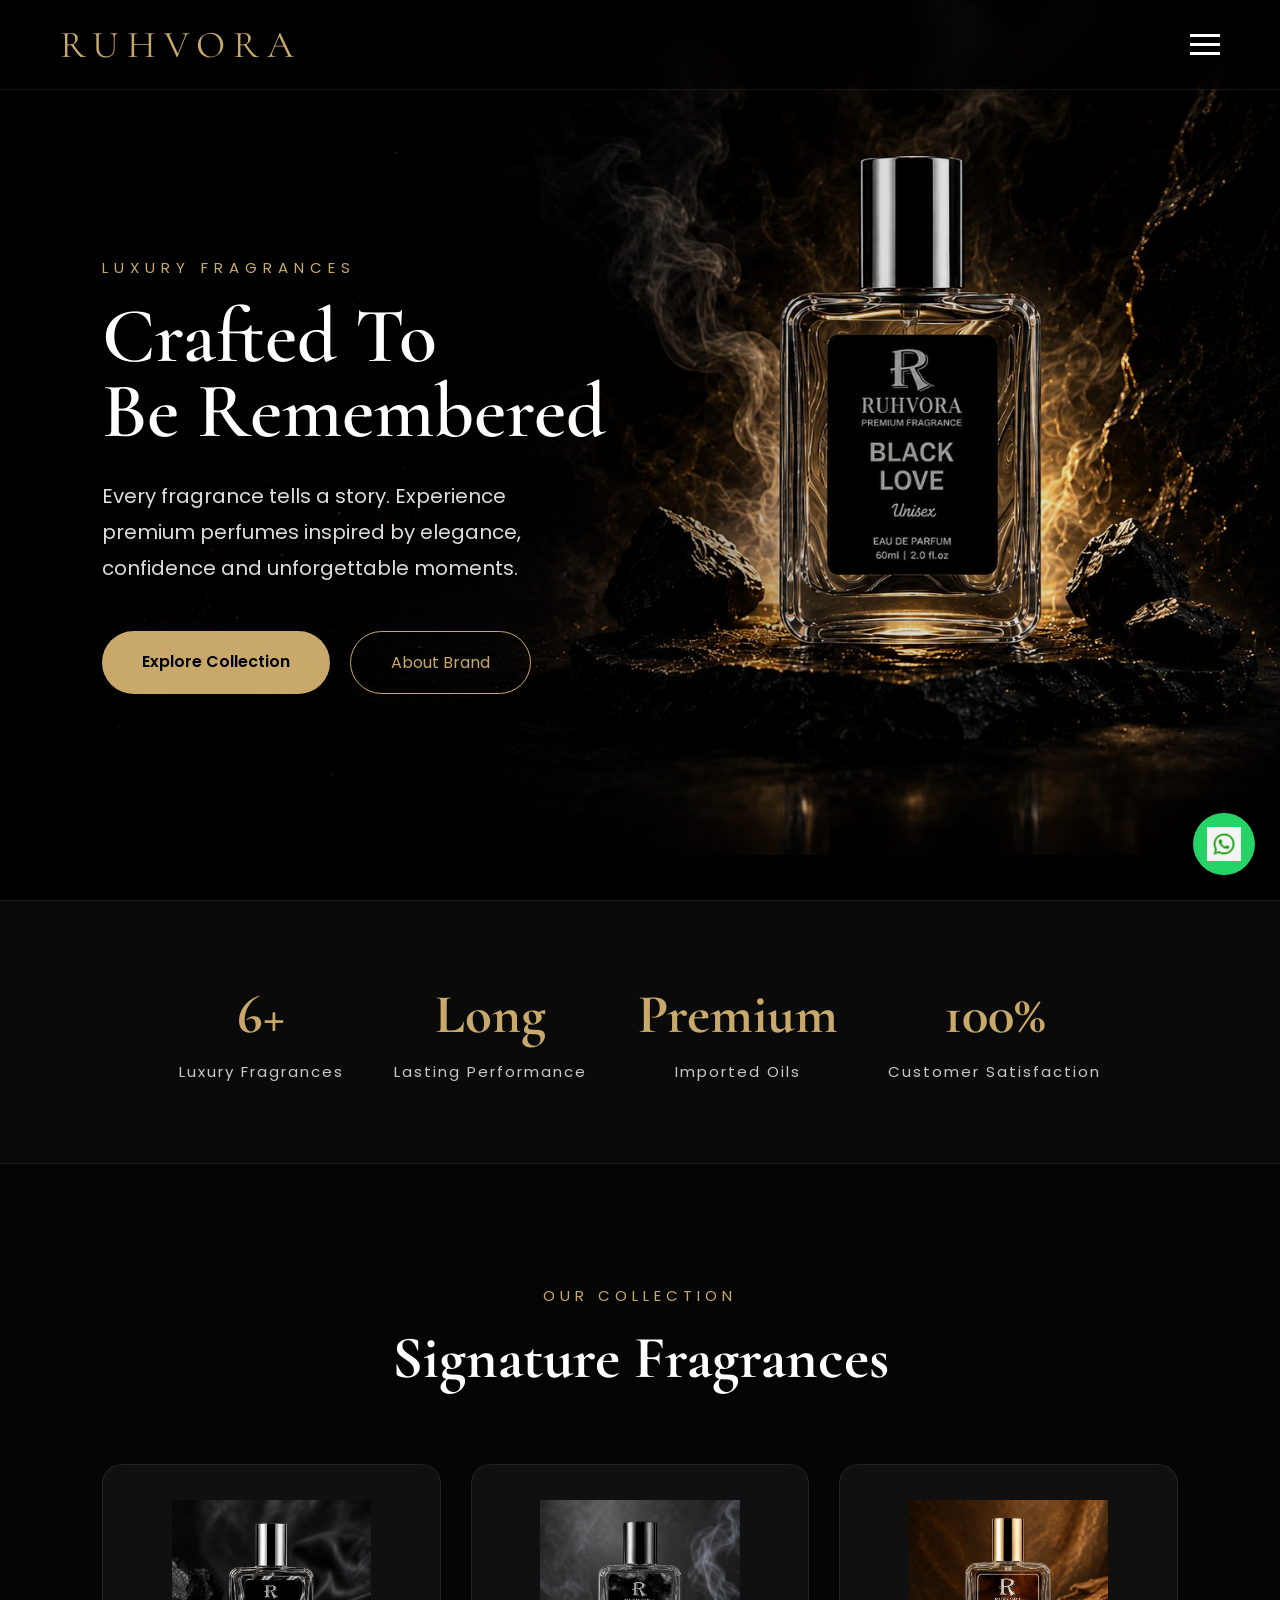
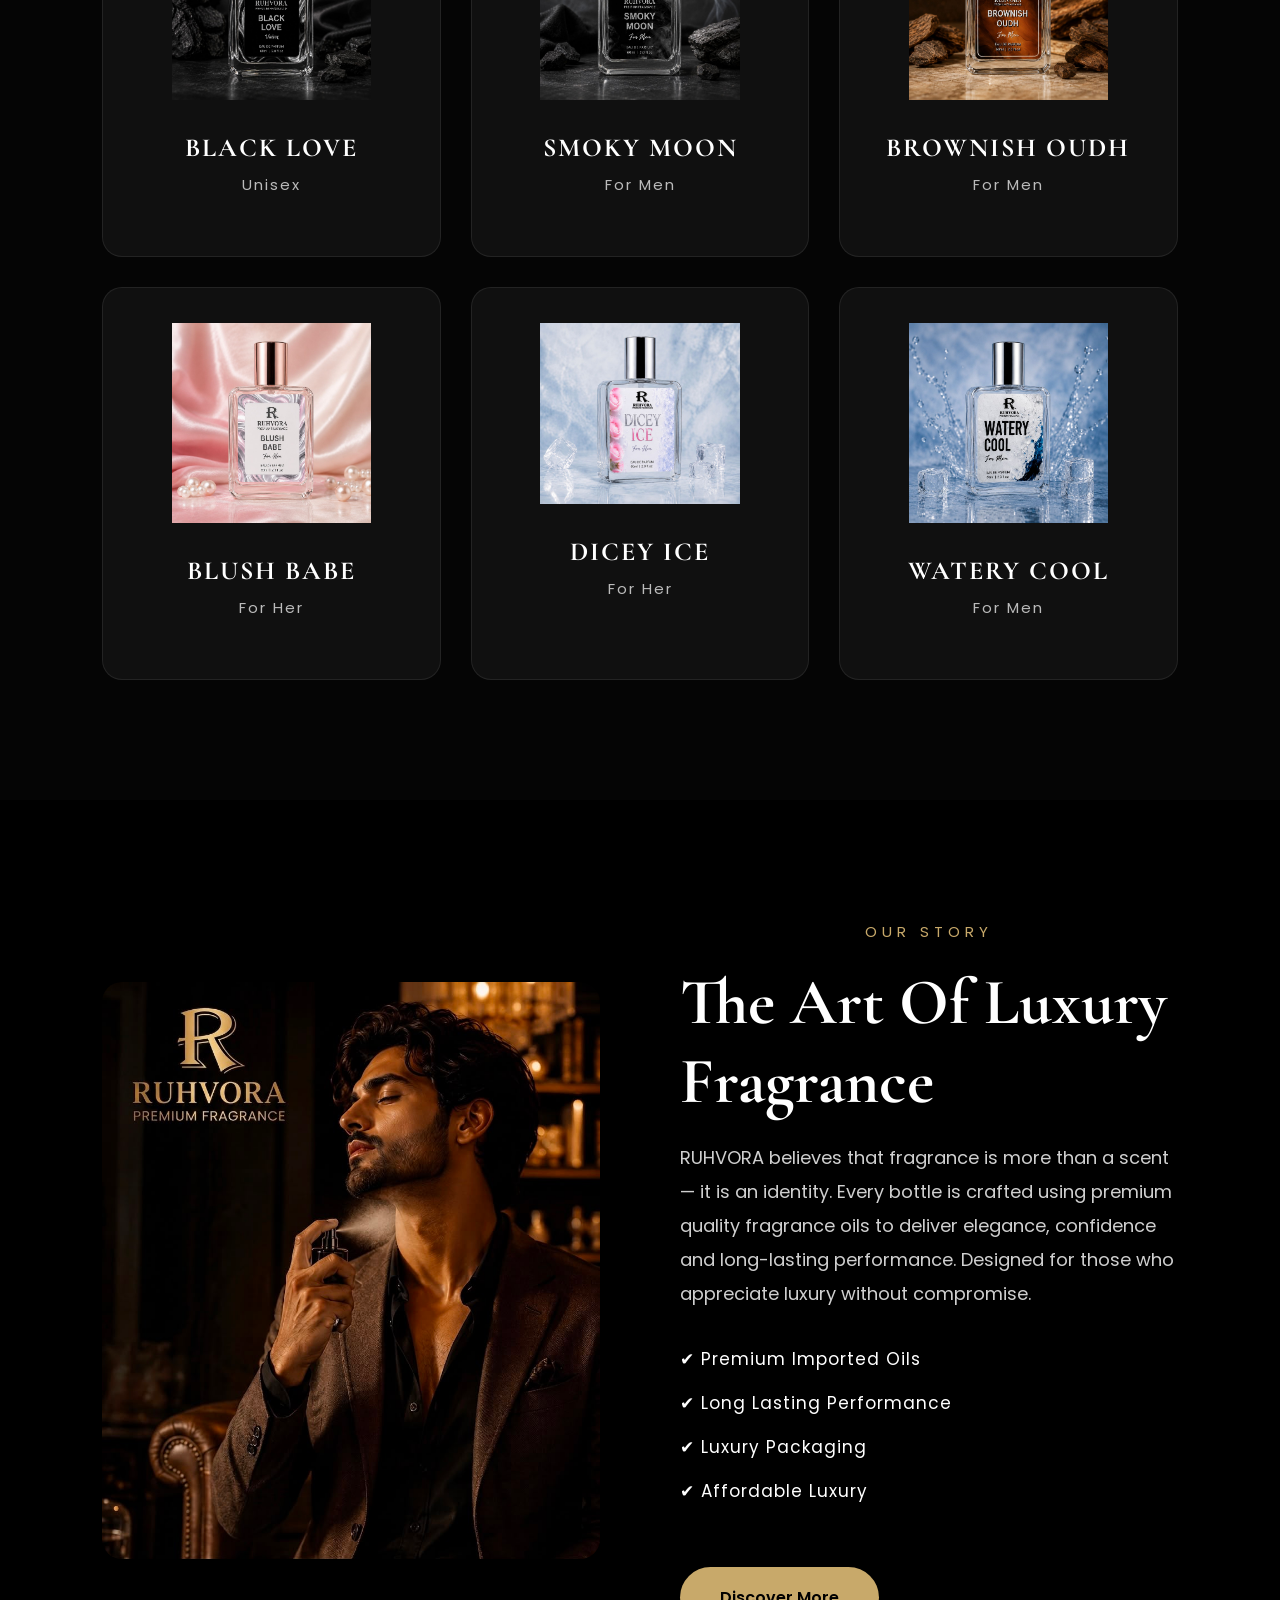
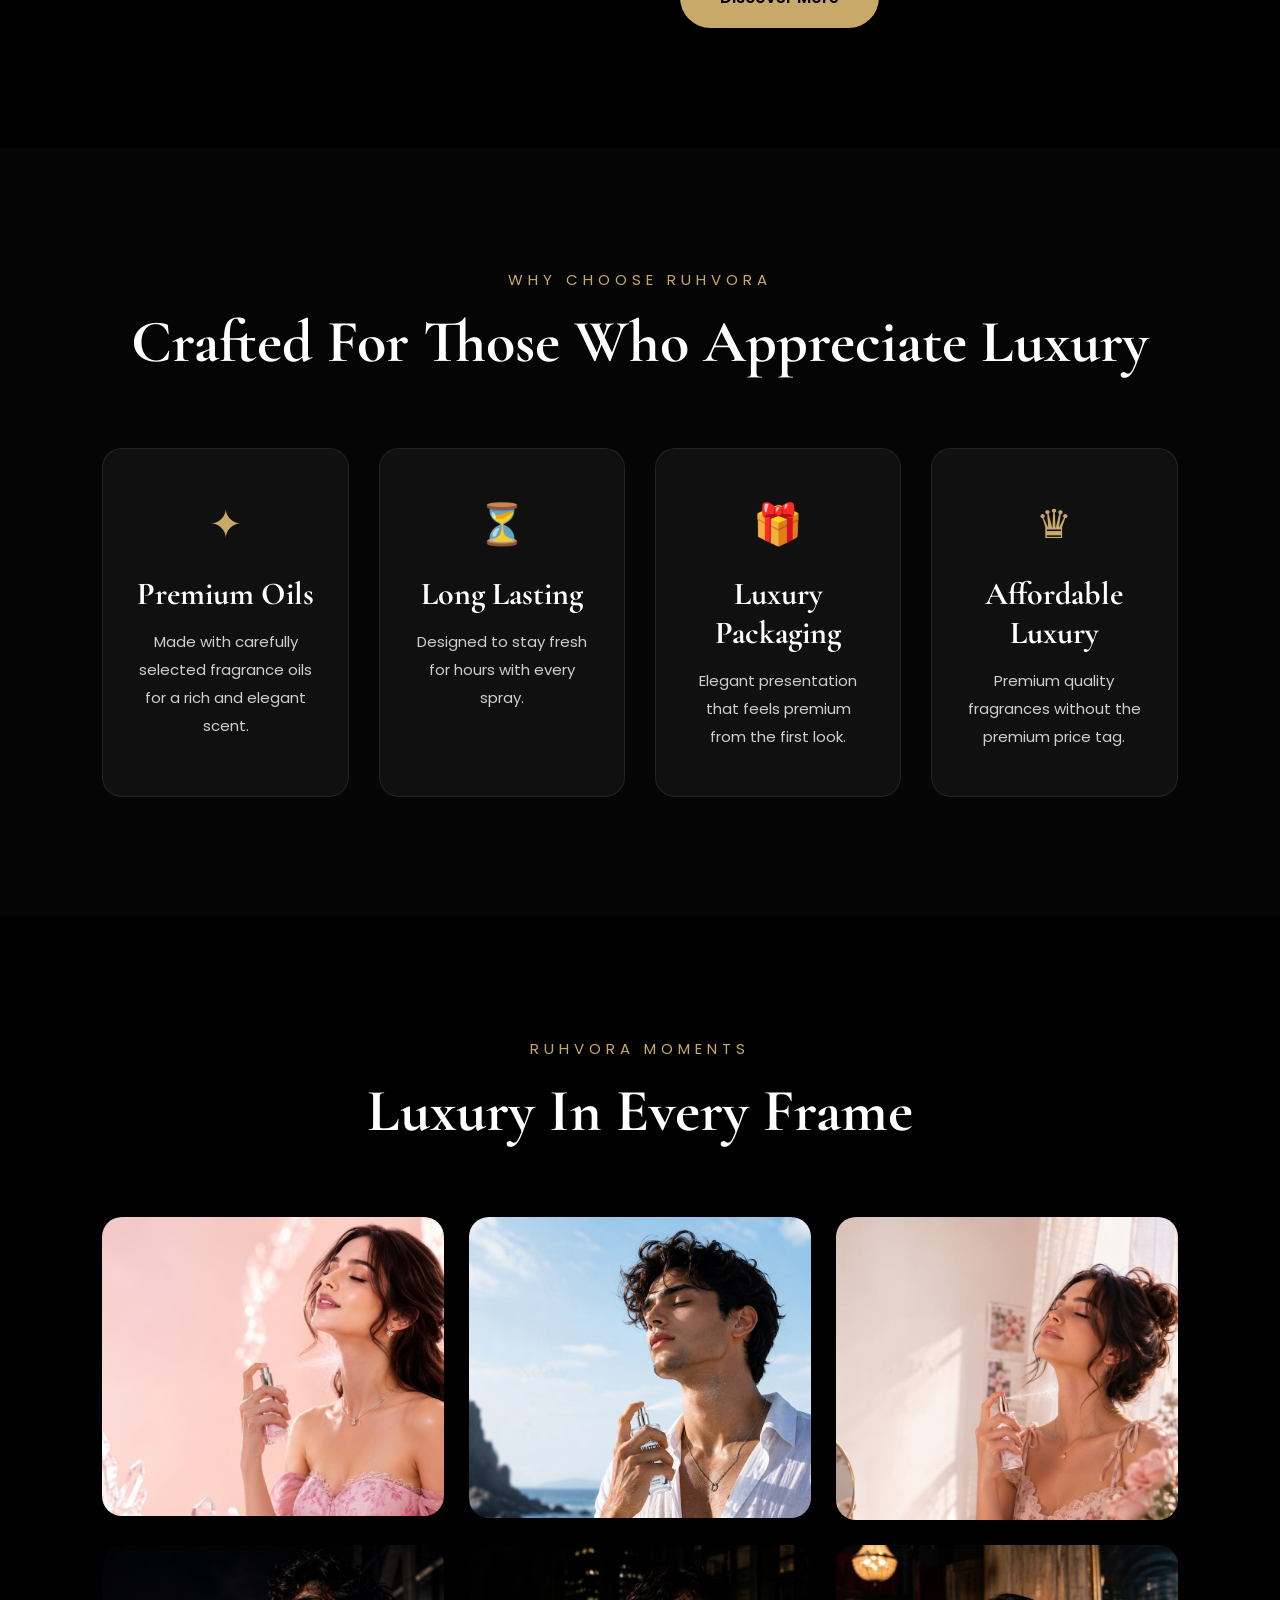
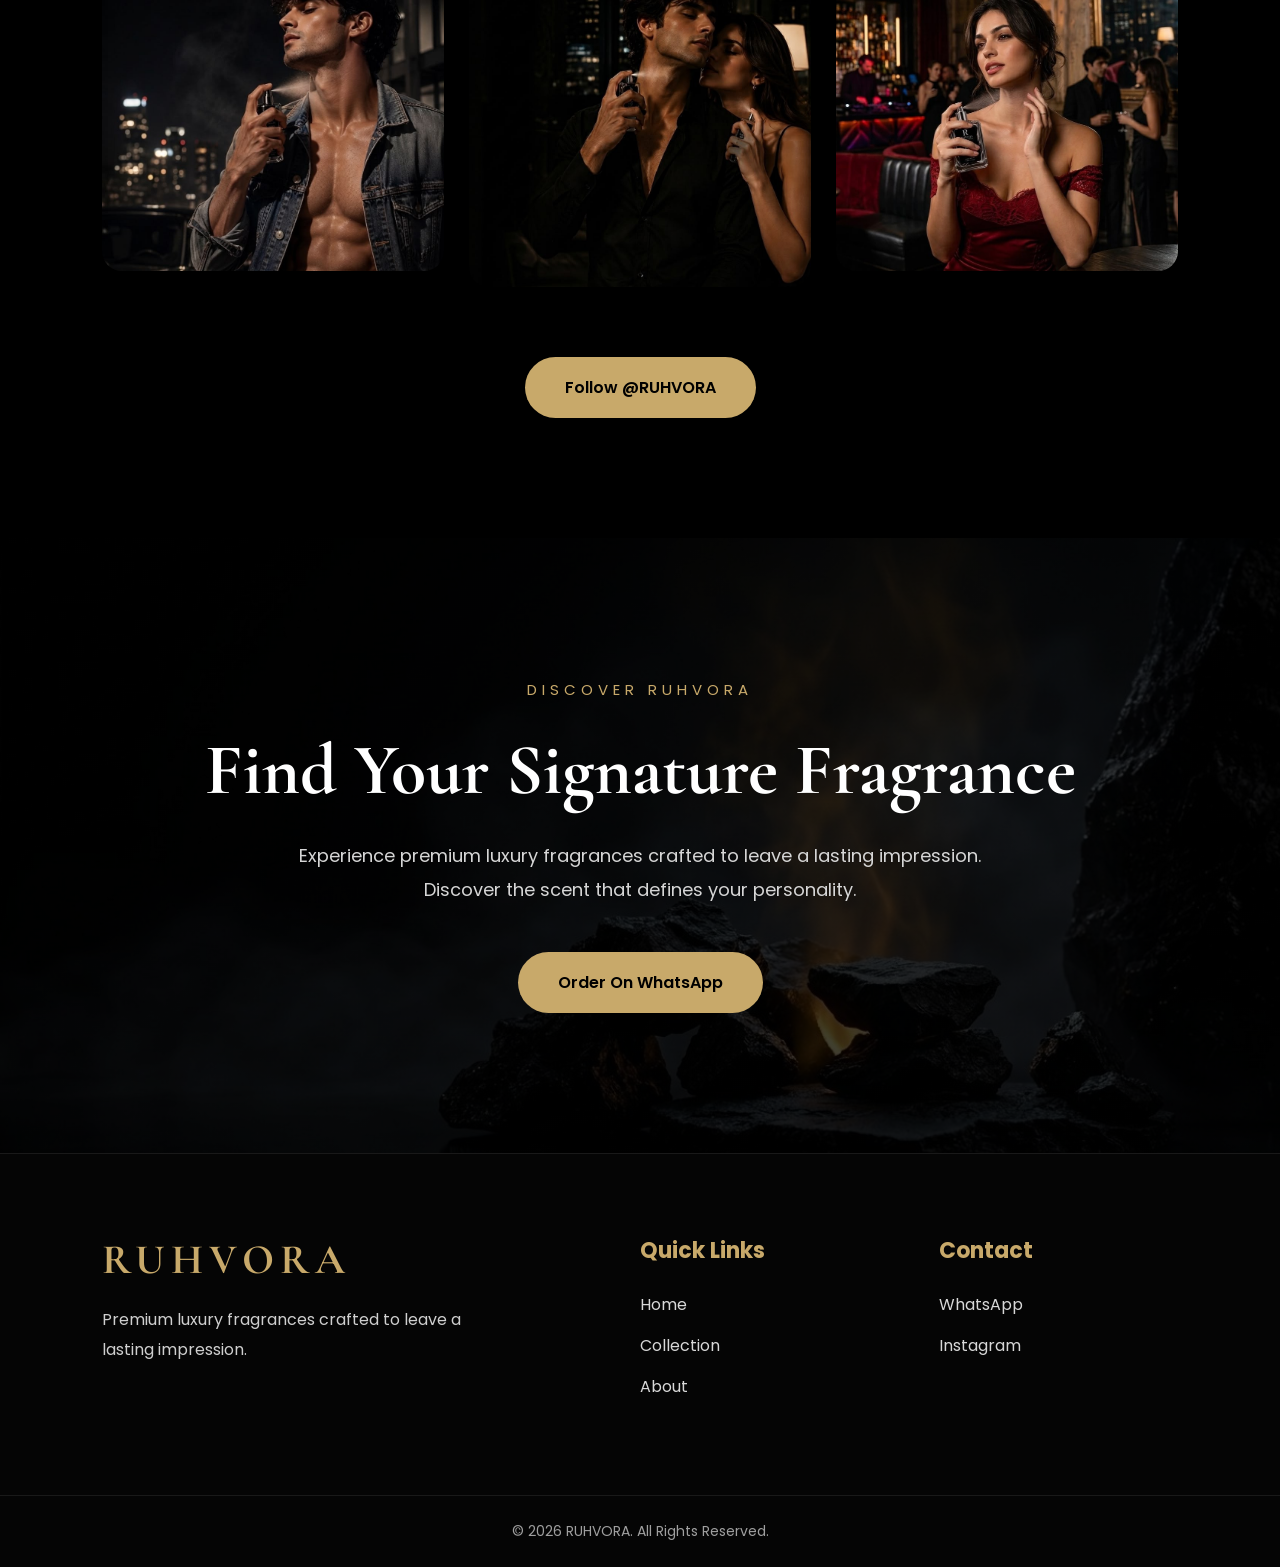
==== index.html @ ae6250b1 "Initial RUHVORA website" ====
<!DOCTYPE html>
<html lang="en">
<head>
<meta property="og:title" content="RUHVORA | Luxury Fragrances">
<meta property="og:description"
content="Luxury fragrances crafted to be remembered.">
<meta property="og:image"
content="images/social-preview.jpeg">
<meta property="og:type"
content="website">
<meta charset="UTF-8">
<meta http-equiv="X-UA-Compatible" content="IE=edge">
<meta name="viewport" content="width=device-width, initial-scale=1.0">
<title>RUHVORA | Luxury Fragrances</title>
<meta name="description"
content="Discover premium luxury fragrances by RUHVORA. Long-lasting perfumes crafted for elegance, confidence and unforgettable impressions.">
<link rel="stylesheet" href="css/style.css">
<link rel="stylesheet" href="css/responsive.css">
<link rel="preconnect" href="https://fonts.googleapis.com">
<link rel="preconnect" href="https://fonts.gstatic.com" crossorigin>
<link href="https://fonts.googleapis.com/css2?family=Cormorant+Garamond:wght@400;500;600;700&family=Poppins:wght@300;400;500;600&display=swap" rel="stylesheet">
<link rel="icon" type="image/png" sizes="32x32" href="images/favicon.jpeg">
<link rel="apple-touch-icon" href="images/favicon.jpeg">
<meta name="theme-color" content="#000000">
</head>

<body>
<div id="loader">

    <div class="loader-content">

        <h1>RUHVORA</h1>

        <p>Crafted To Be Remembered</p>

    </div>

</div>
<header>
<nav class="navbar">
<div class="logo">
RUHVORA
</div>
<ul class="nav-links">
<li><a href="index.html">Home</a></li>
<li><a href="products.html">Collection</a></li>
<li><a href="about.html">About</a></li>
<li><a href="#contact">Contact</a></li>
</ul>
<a href="https://wa.me/917042523768" class="whatsapp-btn">
Order Now
</a>
<div class="menu-toggle">
    <span></span>
    <span></span>
    <span></span>
</div>
</nav>
</header>

<section class="hero ">
<div class="hero-content reveal-left">
<br>
<br>
<p class="tagline">Luxury Fragrances</p>
<h1>Crafted To<br>Be Remembered</h1>
<p class="hero-text">
Every fragrance tells a story.

Experience premium perfumes inspired by elegance,
confidence and unforgettable moments.
</p>

<div class="hero-buttons">
<a href="products.html" class="gold-btn">
Explore Collection
</a>
<a href="about.html" class="outline-btn">
About Brand
</a>
</div>
</div>
</section>

<section class="luxury-strip reveal">
    <div class="strip-box">
        <h2>6+</h2>
        <p>Luxury Fragrances</p>
    </div>
    <div class="strip-box">
        <h2>Long</h2>
        <p>Lasting Performance</p>
    </div>
    <div class="strip-box">
        <h2>Premium</h2>
        <p>Imported Oils</p>
    </div>
    <div class="strip-box">
        <h2>100%</h2>
        <p>Customer Satisfaction</p>
    </div>
</section>

<section class="collection reveal">
    <p class="section-tag">
        OUR COLLECTION
    </p>
    <h2 class="section-title">
        Signature Fragrances
    </h2>
    <div class="product-grid">
        <a href="black-love.html" class="product-card">
            <img src="images/products/black-love.png" alt="Black Love">
            <h3>BLACK LOVE</h3>
            <p>Unisex</p>
        </a>
        <a href="smoky-moon.html" class="product-card">
            <img src="images/products/smoky-moon.png" alt="Smoky Moon">
            <h3>SMOKY MOON</h3>
            <p>For Men</p>
        </a>
        <a href="brownish-oudh.html" class="product-card">
            <img src="images/products/brownish-oudh.png" alt="Brownish Oudh">
            <h3>BROWNISH OUDH</h3>
            <p>For Men</p>
        </a>
        <a href="blush-babe.html" class="product-card">
            <img src="images/products/blush-babe.png" alt="Blush Babe">
            <h3>BLUSH BABE</h3>
            <p>For Her</p>
        </a>
        <a href="dicey-ice.html" class="product-card">
            <img src="images/products/dicey-ice.png" alt="Dicey Ice">
            <h3>DICEY ICE</h3>
            <p>For Her</p>
        </a>
        <a href="watery-cool.html" class="product-card">
            <img src="images/products/watery-cool.png" alt="Watery Cool">
            <h3>WATERY COOL</h3>
            <p>For Men</p>
        </a>
    </div>
</section>

<section class="about reveal">
    <div class="about-image">
        <img src="images/about.jpeg" alt="RUHVORA">
    </div>
    <div class="about-content">
        <p class="section-tag">
            OUR STORY
        </p>
        <h2>
            The Art Of Luxury Fragrance
        </h2>
        <p class="about-text">
            RUHVORA believes that fragrance is more than a scent—
            it is an identity.
            Every bottle is crafted using premium quality fragrance oils
            to deliver elegance, confidence and long-lasting performance.
            Designed for those who appreciate luxury without compromise.
        </p>
        <div class="about-features">
            <p>✔ Premium Imported Oils</p>
            <p>✔ Long Lasting Performance</p>
            <p>✔ Luxury Packaging</p>
            <p>✔ Affordable Luxury</p>
        </div>
        <br>
        <a href="about.html" class="gold-btn">
            Discover More
        </a>
    </div>
</section>

<section class="why-choose">
    <p class="section-tag">
        WHY CHOOSE RUHVORA
    </p>
    <h2 class="section-title">
        Crafted For Those Who Appreciate Luxury
    </h2>
    <div class="choose-grid">
        <div class="choose-card">
            <div class="choose-icon">✦</div>
            <h3>Premium Oils</h3>
            <p>
                Made with carefully selected fragrance oils for a rich and elegant scent.
            </p>
        </div>
        <div class="choose-card">
            <div class="choose-icon">⏳</div>
            <h3>Long Lasting</h3>
            <p>
                Designed to stay fresh for hours with every spray.
            </p>
        </div>
        <div class="choose-card">
            <div class="choose-icon">🎁</div>
            <h3>Luxury Packaging</h3>
            <p>
                Elegant presentation that feels premium from the first look.
            </p>
        </div>
        <div class="choose-card">
            <div class="choose-icon">♛</div>
            <h3>Affordable Luxury</h3>
            <p>
                Premium quality fragrances without the premium price tag.
            </p>
        </div>
    </div>
</section>

<section class="gallery reveal">
    <p class="section-tag">
        RUHVORA MOMENTS
    </p>
    <h2 class="section-title">
        Luxury In Every Frame
    </h2>
    <div class="gallery-grid">
        <img src="images/gallery/gallery1.jpeg" alt="">
        <img src="images/gallery/gallery2.jpeg" alt="">
        <img src="images/gallery/gallery3.jpeg" alt="">
        <img src="images/gallery/gallery4.jpeg" alt="">
        <img src="images/gallery/gallery5.jpeg" alt="">
        <img src="images/gallery/gallery6.jpeg" alt="">
    </div>
    <a href="https://www.instagram.com/ruhvoraperfumes?igsh=MWJ6Y202bGFhYTZydA%3D%3D&utm_source=qr" class="gold-btn">
        Follow @RUHVORA
    </a>
</section>

<section class="cta reveal">
    <p class="section-tag">
        DISCOVER RUHVORA
    </p>
    <h2>
        Find Your Signature Fragrance
    </h2>
    <p class="cta-text">
        Experience premium luxury fragrances crafted to leave a lasting impression.
        Discover the scent that defines your personality.
    </p>
    <a href="https://wa.me/917042523768" class="gold-btn">
        Order On WhatsApp
    </a>
</section>

<footer class="footer reveal" id="contact">
    <div class="footer-container">
        <div class="footer-brand">
            <h2>RUHVORA</h2>
            <p>
                Premium luxury fragrances crafted to leave
                a lasting impression.
            </p>
        </div>
        <div class="footer-links">
            <h3>Quick Links</h3>
            <a href="index.html">Home</a>
            <a href="products.html">Collection</a>
            <a href="about.html">About</a>
        </div>
        <div class="footer-contact">
            <h3>Contact</h3>
            <a href="https://wa.me/917042523768">WhatsApp</a>
            <a href="https://www.instagram.com/ruhvoraperfumes?igsh=MWJ6Y202bGFhYTZydA%3D%3D&utm_source=qr">
                Instagram
            </a>
        </div>
    </div>
    <div class="footer-bottom">
        © 2026 RUHVORA. All Rights Reserved.
    </div>
</footer>

<!-- Floating WhatsApp -->
<a href="https://wa.me/917042523768"
class="floating-whatsapp"
target="_blank">
    <img src="images/whatsapp.png" alt="WhatsApp">
</a>
<!-- Back To Top -->
<button id="topBtn">
↑
</button>
<script src="js/main.js"></script>
</body>

</html>
---- css/style.css ----
*{
margin:0;
padding:0;
box-sizing:border-box;
}

:root{
--black:#070707;
--gold:#C8A96A;
--white:#F8F8F8;
--grey:#cfcfcf;
}
html{
scroll-behavior:smooth;
}
body{
font-family:'Poppins',sans-serif;
background:#000;
color:white;
overflow-x:hidden;
}

/* NAVBAR */
.navbar{
position:fixed;
top:0;
left:0;
width:100%;
height:90px;
display:flex;
justify-content:space-between;
align-items:center;
padding:0 90px;
background:rgba(0,0,0,.35);
backdrop-filter:blur(18px);
border-bottom:1px solid rgba(255,255,255,.08);
z-index:1000;
}
.logo{
font-family:'Cormorant Garamond',serif;
font-size:38px;
letter-spacing:8px;
color:var(--gold);
}
.nav-links{
display:flex;
list-style:none;
gap:50px;
}
.nav-links a{
text-decoration:none;
color:white;
font-size:15px;
letter-spacing:2px;
transition:.3s;
}
.nav-links a:hover{
color:var(--gold);
}
.whatsapp-btn{
background:var(--gold);
padding:14px 34px;
border-radius:40px;
color:black;
font-weight:600;
text-decoration:none;
transition:.3s;
}
.whatsapp-btn:hover{
transform:translateY(-4px);
}

/* HERO */
.hero{
height:100vh;
display:flex;
align-items:center;
padding-left:8%;
background:
linear-gradient(
90deg,
rgba(0,0,0,.95) 0%,
rgba(0,0,0,.70) 38%,
rgba(0,0,0,.15) 65%,
rgba(0,0,0,.05) 100%
),
url("../images/bg-hero.jpg");
background-size:contain;
background-position:center 1px ;
background-repeat:no-repeat;
background-color: #000;
}
.hero-content{
width:600px;
}
.tagline{
font-size:15px;
letter-spacing:6px;
color:var(--gold);
margin-bottom:20px;
text-transform:uppercase;
}
.hero h1{
font-family:'Cormorant Garamond',serif;
font-size:95px;
line-height:0.95;
margin-bottom:30px;
font-weight:600;
}
.hero-text{
font-size:20px;
line-height:36px;
color:#dddddd;
margin-bottom:45px;
max-width:500px;
}
.hero-buttons{
display:flex;
gap:20px;
}
.gold-btn{
background:var(--gold);
padding:18px 40px;
border-radius:50px;
text-decoration:none;
color:black;
font-weight:600;
transition:.3s;
}
.gold-btn:hover{
transform:translateY(-4px);
}
.outline-btn{
padding:18px 40px;
border:1px solid var(--gold);
border-radius:50px;
text-decoration:none;
color:var(--gold);
transition:.3s;
}
.outline-btn:hover{
background:var(--gold);
color:black;
}

/*==========================
    LUXURY STRIP
==========================*/
.luxury-strip{
display:flex;
justify-content:space-evenly;
align-items:center;
padding:80px 10%;
background:#0a0a0a;
border-top:1px solid rgba(255,255,255,.08);
border-bottom:1px solid rgba(255,255,255,.08);
}
.strip-box{
text-align:center;
}
.strip-box h2{
font-family:'Cormorant Garamond',serif;
font-size:55px;
color:var(--gold);
margin-bottom:12px;
}
.strip-box p{
font-size:15px;
letter-spacing:2px;
color:#c9c9c9;
}

/*=========================
      COLLECTION
==========================*/
.collection{
padding:120px 8%;
background:#050505;
}
.section-tag{
text-align:center;
color:var(--gold);
letter-spacing:5px;
font-size:15px;
margin-bottom:15px;
}
.section-title{
text-align:center;
font-family:'Cormorant Garamond',serif;
font-size:70px;
margin-bottom:70px;
}
.product-grid{
display:grid;
grid-template-columns:repeat(3,1fr);
gap:40px;
}
.product-card{
    position:relative;
    overflow:hidden;
    background:#101010;
    border:1px solid rgba(255,255,255,.08);
    border-radius:20px;
    padding:35px;
    text-align:center;
    transition:.4s;
    text-decoration:none;
    color:white;
}
.product-card:hover{
transform:translateY(-12px);
border-color:var(--gold);
box-shadow:0 0 35px rgba(200,169,106,.18);
}
.product-card img{
width:75%;
transition:.5s;
}
.product-card:hover img{
transform:scale(1.12);
}
.product-card h3{
margin-top:25px;
font-size:26px;
font-family:'Cormorant Garamond',serif;
letter-spacing:2px;
}
.product-card p{
margin:10px 0 25px;
color:#bbbbbb;
font-size:15px;
letter-spacing:2px;
}
.buy-btn{
display:inline-block;
padding:14px 30px;
background:var(--gold);
color:black;
text-decoration:none;
border-radius:35px;
font-weight:600;
transition:.3s;
}
.buy-btn:hover{
transform:scale(1.05);
}
.product-card{
text-decoration:none;
color:white;
}
.card-overlay{
    position:absolute;
    inset:0;
    background:rgba(0,0,0,.65);
    display:flex;
    justify-content:center;
    align-items:center;
    opacity:0;
    transition:.35s ease;
    z-index:2;
    border-radius:20px;
}
.card-overlay span{
    color:var(--gold);
    font-size:18px;
    letter-spacing:2px;
    font-weight:500;
    transform:translateY(15px);
    transition:.35s ease;
}
.product-card:hover .card-overlay{
    opacity:1;
}
.product-card:hover .card-overlay span{
    transform:translateY(0);
}
.badge{
    position:absolute;
    top:18px;
    left:18px;
    z-index:5;
    background:var(--gold);
    color:black;
    padding:7px 15px;
    border-radius:25px;
    font-size:12px;
    font-weight:600;
    letter-spacing:1px;
}

/*=========================
        ABOUT
==========================*/
.about{
display:flex;
justify-content:space-between;
align-items:center;
padding:120px 8%;
background:#000;
gap:80px;
}
.about-image{
flex:1;
}
.about-image img{
width:100%;
border-radius:20px;
}
.about-content{
flex:1;
}
.about-content h2{
font-family:'Cormorant Garamond',serif;
font-size:65px;
margin:20px 0;
}
.about-text{
font-size:18px;
line-height:34px;
color:#cfcfcf;
margin-bottom:35px;
}
.about-features p{
margin-bottom:18px;
font-size:17px;
letter-spacing:1px;
}
.about .gold-btn{
margin-top:20px;
display:inline-block;
}

/*=========================
      WHY CHOOSE
=========================*/
.why-choose{
padding:120px 8%;
background:#050505;
text-align:center;
}
.choose-grid{
display:grid;
grid-template-columns:repeat(4,1fr);
gap:30px;
margin-top:70px;
}
.choose-card{
background:#101010;
padding:45px 30px;
border-radius:20px;
border:1px solid rgba(255,255,255,.08);
transition:.4s;
}
.choose-card:hover{
transform:translateY(-10px);
border-color:var(--gold);
box-shadow:0 0 30px rgba(200,169,106,.18);
}
.choose-icon{
font-size:40px;
color:var(--gold);
margin-bottom:20px;
}
.choose-card h3{
font-family:'Cormorant Garamond',serif;
font-size:32px;
margin-bottom:15px;
}
.choose-card p{
font-size:15px;
line-height:28px;
color:#cfcfcf;
}

/*=========================
      GALLERY
=========================*/
.gallery{
padding:120px 8%;
background:#000;
text-align:center;
}
.gallery-grid{
display:grid;
grid-template-columns:repeat(3,1fr);
gap:25px;
margin:70px 0;
}
.gallery-grid img{
    width:100%;
    height:auto;
    display:block;
    border-radius:20px;
    transition:.5s;
    cursor:pointer;
}
.gallery-grid img:hover{
transform:scale(1.04);
box-shadow:0 0 35px rgba(200,169,106,.25);
}
.gallery .gold-btn{
display:inline-block;
}

/*=========================
          CTA
=========================*/
.cta{
    padding:140px 8%;
    text-align:center;
    background:
    linear-gradient(
    rgba(0,0,0,.75),
    rgba(0,0,0,.75)
    ),
    url("../images/cta-bg.jpg");
    background-size:cover;
    background-position:center;
    background-attachment:fixed;
}
.cta h2{
    font-family:'Cormorant Garamond',serif;
    font-size:72px;
    margin:25px 0;
}
.cta-text{
    max-width:700px;
    margin:0 auto 45px;
    color:#d6d6d6;
    font-size:18px;
    line-height:34px;
}
.cta .gold-btn{
    display:inline-block;
}

/*=========================
          FOOTER
=========================*/
.footer{
    background:#050505;
    border-top:1px solid rgba(255,255,255,.08);
}
.footer-container{
    display:grid;
    grid-template-columns:2fr 1fr 1fr;
    gap:60px;
    padding:80px 8%;
}
.footer-brand h2{
    font-family:'Cormorant Garamond',serif;
    font-size:42px;
    color:var(--gold);
    letter-spacing:6px;
    margin-bottom:20px;
}
.footer-brand p{
    color:#cfcfcf;
    line-height:30px;
    max-width:380px;
}
.footer-links h3,
.footer-contact h3{
    margin-bottom:25px;
    color:var(--gold);
    font-size:22px;
}
.footer-links a,
.footer-contact a{
    display:block;
    color:#d8d8d8;
    text-decoration:none;
    margin-bottom:16px;
    transition:.3s;
}
.footer-links a:hover,
.footer-contact a:hover{
    color:var(--gold);
    padding-left:6px;
}
.footer-contact span{
    color:#bdbdbd;
}
.footer-bottom{
    border-top:1px solid rgba(255,255,255,.08);
    text-align:center;
    padding:25px;
    color:#9f9f9f;
    font-size:14px;
}

/*=========================
      COLLECTION HERO
=========================*/
.collection-hero{
    height:55vh;
    display:flex;
    justify-content:center;
    align-items:center;
    text-align:center;
    padding:0 8%;
    background:
    linear-gradient(
        rgba(0,0,0,.72),
        rgba(0,0,0,.72)
    ),
    url("../images/collection-bg.jpeg");
    background-size:cover;
    background-position:center;
}
.collection-hero-content{
    max-width:800px;
}
.collection-hero h1{
    font-family:'Cormorant Garamond',serif;
    font-size:72px;
    margin:20px 0;
}
.collection-hero p{
    color:#d0d0d0;
    font-size:18px;
    line-height:34px;
}

.breadcrumb{
margin-top:120px;
padding:25px 8%;
display:flex;
gap:15px;
align-items:center;
font-size:14px;
color:#999;
}
.breadcrumb a{
text-decoration:none;
color:#999;
transition:.3s;
}
.breadcrumb a:hover{
color:var(--gold);
}
.breadcrumb p{
color:white;
}

/*=========================
      PRODUCT PAGE
=========================*/
.product-page{
    display:grid;
    grid-template-columns:1fr 1fr;
    gap:90px;
    padding:20px 8% 100px;
    align-items:start;
}
.product-left{
    display:flex;
    flex-direction:column;
    gap:40px;
}
.thumbnail-column{
    display:flex;
    flex-direction:column;
    gap:18px;
}
.thumb{
    width:95px;
    height:95px;
    object-fit:cover;
    border-radius:15px;
    cursor:pointer;
    border:2px solid transparent;
    transition:.3s;
}
.thumb:hover{
    border-color:var(--gold);
}
.active-thumb{
    border-color:var(--gold);
}
.main-image{
    flex:1;
}
.main-image img{
    width:100%;
    max-width:520px;
    border-radius:20px;
    transition:opacity .25s ease;
}
.product-right{
    padding-top:20px;
}
.product-category{
    color:var(--gold);
    letter-spacing:3px;
    font-size:14px;
    margin-bottom:18px;
}
.product-right h1{
    font-family:'Cormorant Garamond',serif;
    font-size:72px;
    margin-bottom:20px;
}
#productPrice{
    color:var(--gold);
    font-size:48px;
    margin-bottom:30px;
}
.short-description{
    color:#cfcfcf;
    line-height:34px;
    font-size:18px;
}
.product-gallery{
    display:flex;
    gap:25px;
    align-items:flex-start;
}

/*=========================
      SIZE SELECTOR
=========================*/
.size-section{
    margin:35px 0;
}
.size-section h3{
    margin-bottom:18px;
    font-size:18px;
    color:white;
}
.size-selector{
    display:flex;
    gap:18px;
}
.size-btn{
    padding:14px 34px;
    border-radius:40px;
    background:#111;
    border:1px solid #333;
    color:white;
    cursor:pointer;
    transition:.3s;
    font-size:15px;
}
.size-btn:hover{
    border-color:var(--gold);
}
.size-btn.active{
    background:var(--gold);
    color:black;
    border-color:var(--gold);
}
.product-description{
    margin-top:45px;
    padding-top:35px;
    border-top:1px solid rgba(255,255,255,.08);
}
.product-description h3{
    font-size:28px;
    font-family:'Cormorant Garamond',serif;
    margin-bottom:18px;
}
.product-description p{
    color:#cfcfcf;
    line-height:34px;
    font-size:17px;
}
.fragrance-notes{
    margin-top:50px;
}
.fragrance-notes h3{
    font-size:30px;
    font-family:'Cormorant Garamond',serif;
    margin-bottom:25px;
}
.note-card{
    background:#101010;
    border:1px solid rgba(255,255,255,.08);
    border-radius:16px;
    padding:18px 22px;
    margin-bottom:18px;
    transition:.3s;
}
.note-card:hover{
    border-color:var(--gold);
}
.note-card h4{
    margin-bottom:10px;
    color:var(--gold);
}
.note-card p{
    color:#cfcfcf;
}
.product-features{
    margin-top:50px;
}
.product-features h3{
    font-size:30px;
    font-family:'Cormorant Garamond',serif;
    margin-bottom:22px;
}
.product-features ul{
    list-style:none;
}
.product-features li{
    margin-bottom:16px;
    color:#d5d5d5;
    font-size:17px;
}
.feature-grid{
display:grid;
grid-template-columns:repeat(2,1fr);
gap:18px;
margin-top:25px;
}
.feature-box{
background:#101010;
border:1px solid rgba(255,255,255,.08);
border-radius:18px;
padding:25px;
text-align:center;
transition:.3s;
}
.feature-box:hover{
border-color:var(--gold);
transform:translateY(-6px);
}
.feature-box h4{
font-size:34px;
margin-bottom:15px;
}
.feature-box p{
font-size:15px;
color:#ddd;
}

/*=========================
    PRODUCT SPECS
=========================*/
.product-specs{
    margin-top:50px;
}
.product-specs h3{
    font-family:'Cormorant Garamond',serif;
    font-size:30px;
    margin-bottom:25px;
}
.spec-row{
    display:flex;
    justify-content:space-between;
    padding:18px 0;
    border-bottom:1px solid rgba(255,255,255,.08);
}
.spec-row span:first-child{
    color:#999;
}
.spec-row span:last-child{
    color:white;
}
.back-btn{
    padding:0 8%;
    margin-bottom:30px;
}
.back-btn a{
    text-decoration:none;
    color:var(--gold);
    font-size:15px;
}
.back-btn a:hover{
    text-decoration:underline;
}

/*=========================
      ABOUT HERO
=========================*/
.about-hero{
    height:70vh;
    display:flex;
    align-items:center;
    justify-content:center;
    text-align:center;
    background:
    linear-gradient(rgba(0,0,0,.65),
    rgba(0,0,0,.65)),
    url("../images/about-bg.jpg");
    background-size:cover;
    background-position:center;
}
.about-overlay p{
    color:var(--gold);
    letter-spacing:5px;
    margin-bottom:20px;
}
.about-overlay h1{
    font-family:'Cormorant Garamond',serif;
    font-size:80px;
    margin-bottom:25px;
}
.about-overlay span{
    color:#ddd;
    font-size:20px;
}

/*=========================
        OUR STORY
=========================*/
.our-story{
    display:grid;
    grid-template-columns:1fr 1fr;
    gap:70px;
    align-items:center;
    padding:120px 8%;
}
.story-image img{
    width:100%;
    border-radius:20px;
}
.story-tag{
    color:var(--gold);
    letter-spacing:5px;
    margin-bottom:18px;
}
.story-content h2{
    font-family:'Cormorant Garamond',serif;
    font-size:58px;
    margin-bottom:28px;
}
.story-content p{
    color:#cfcfcf;
    line-height:34px;
    font-size:17px;
}

/*=========================
        MISSION
=========================*/
.mission{
    text-align:center;
    padding:0 15% 120px;
}
.mission h2{
    font-family:'Cormorant Garamond',serif;
    font-size:58px;
    margin-bottom:25px;
}
.mission p{
    color:#cfcfcf;
    line-height:34px;
    font-size:18px;
}

/*=========================
     WHY RUHVORA
=========================*/
.why-ruhvora{
    padding:120px 8%;
    background:#050505;
}
.why-grid{
    display:grid;
    grid-template-columns:repeat(2,1fr);
    gap:35px;
    margin-top:70px;
}
.why-card{
    background:#101010;
    border:1px solid rgba(255,255,255,.08);
    border-radius:20px;
    padding:45px;
    transition:.35s;
}
.why-card:hover{
    transform:translateY(-10px);
    border-color:var(--gold);
    box-shadow:0 0 35px rgba(200,169,106,.15);
}
.why-icon{
    font-size:42px;
    margin-bottom:20px;
}
.why-card h3{
    font-size:28px;
    font-family:'Cormorant Garamond',serif;
    margin-bottom:15px;
}
.why-card p{
    color:#cfcfcf;
    line-height:30px;
}

/*=========================
      OUR PROMISE
=========================*/
.our-promise{
    padding:140px 10%;
    text-align:center;
    background:
    linear-gradient(rgba(0,0,0,.75),
    rgba(0,0,0,.75)),
    url("../images/promise-bg.jpeg");
    background-size:cover;
    background-position:center;
    background-attachment:fixed;
}
.our-promise h2{
    font-family:'Cormorant Garamond',serif;
    font-size:72px;
    margin-bottom:25px;
}
.our-promise p{
    max-width:750px;
    margin:0 auto 40px;
    color:#ddd;
    line-height:34px;
    font-size:18px;
}

/*=========================
      HAMBURGER MENU
=========================*/

.menu-toggle{
    display:none;
    flex-direction:column;
    gap:6px;
    cursor:pointer;
    z-index:2000;
}
.menu-toggle span{
    width:30px;
    height:3px;
    background:white;
    transition:.35s;
}

/*=========================
    SCROLL ANIMATIONS
=========================*/

.reveal{
    opacity:0;
    transform:translateY(70px);
    transition:all .8s ease;
}
.reveal.active{
    opacity:1;
    transform:translateY(0);
}
.reveal-left{
    opacity:0;
    transform:translateX(-80px);
    transition:all .8s ease;
}
.reveal-left.active{
    opacity:1;
    transform:translateX(0);
}
.reveal-right{
    opacity:0;
    transform:translateX(80px);
    transition:all .8s ease;
}
.reveal-right.active{
    opacity:1;
    transform:translateX(0);
}
.zoom{
    opacity:0;
    transform:scale(.85);
    transition:all .8s ease;
}
.zoom.active{
    opacity:1;
    transform:scale(1);
}

/*=========================
 FLOATING BUTTONS
=========================*/
.floating-whatsapp{
position:fixed;
right:25px;
bottom:25px;
width:62px;
height:62px;
background:#25D366;
border-radius:50%;
display:flex;
justify-content:center;
align-items:center;
box-shadow:0 10px 25px rgba(0,0,0,.25);
z-index:999;
transition:.35s;
}
.floating-whatsapp:hover{
transform:translateY(-5px) scale(1.08);
}
.floating-whatsapp img{
width:34px;
}
#topBtn{
position:fixed;
right:25px;
bottom:105px;
width:55px;
height:55px;
border:none;
border-radius:50%;
background:var(--gold);
color:black;
font-size:22px;
cursor:pointer;
display:none;
transition:.35s;
z-index:999;
}
#topBtn:hover{
transform:translateY(-5px);
}

/*=========================
        LOADER
=========================*/
#loader{
position:fixed;
top:0;
left:0;
width:100%;
height:100%;
background:#000;
display:flex;
justify-content:center;
align-items:center;
z-index:99999;
transition:opacity .8s ease, visibility .8s ease;
}
.loader-content{
text-align:center;
}
.loader-content h1{
font-family:'Cormorant Garamond',serif;
font-size:70px;
letter-spacing:10px;
color:var(--gold);
margin-bottom:15px;
}
.loader-content p{
letter-spacing:5px;
font-size:15px;
color:#cfcfcf;
text-transform:uppercase;
}
#loader.hide{
opacity:0;
visibility:hidden;
}
---- css/responsive.css ----
/*==============================
    LARGE LAPTOP
===============================*/

@media(max-width:1400px){
.hero h1{
font-size:78px;
}
.section-title{
font-size:60px;
}
.navbar{
padding:0 60px;
}
.product-grid{
gap:30px;
}
}

/*==============================
          LAPTOP
===============================*/

@media(max-width:1200px){
.navbar{
padding:0 40px;
}
.nav-links{
gap:30px;
}
.hero{
padding-left:6%;
}
.hero h1{
font-size:70px;
}
.hero-text{
font-size:18px;
}
.section-title{
font-size:55px;
}
.product-grid{
grid-template-columns:repeat(2,1fr);
}
.product-page{
grid-template-columns:1fr;
gap:60px;
}
.our-story{
grid-template-columns:1fr;
}
}

/*==============================
          TABLET
===============================*/

@media(max-width:992px){
.navbar{
padding:0 25px;
}
.logo{
font-size:30px;
letter-spacing:5px;
}
.nav-links{
gap:18px;
}
.hero{
height:auto;
padding:170px 6% 100px;
background-size:cover;
}
.hero-content{
width:100%;
}
.hero h1{
font-size:60px;
}
.hero-buttons{
flex-wrap:wrap;
}
.product-grid{
grid-template-columns:1fr 1fr;
}
.luxury-strip{
flex-wrap:wrap;
gap:40px;
}
.footer-container{
flex-direction:column;
gap:50px;
}
}

/*==============================
            MOBILE
===============================*/

@media(max-width:768px){
.navbar{
height:80px;
padding:0 20px;
}
.logo{
font-size:26px;
letter-spacing:4px;
}
.nav-links{
display:none;
}
.whatsapp-btn{
padding:12px 22px;
font-size:14px;
}
.hero{
padding:140px 25px 80px;
background-position:right center;
}
.hero h1{
font-size:52px;
}
.hero-text{
font-size:17px;
line-height:30px;
}
.hero-buttons{
flex-direction:column;
align-items:flex-start;
}
.gold-btn,
.outline-btn{
width:220px;
text-align:center;
}
.luxury-strip{
flex-direction:column;
gap:40px;
padding:60px 20px;
}
.collection{
padding:80px 25px;
}
.section-title{
font-size:48px;
}
.product-grid{
grid-template-columns:1fr;
gap:30px;
}
.about-hero h1{
font-size:55px;
}
.our-story{
padding:80px 25px;
}
.story-content h2{
font-size:42px;
}
.mission{
padding:0 25px 80px;
}
.why-grid{
grid-template-columns:1fr;
}
.our-promise{
padding:90px 25px;
}
.our-promise h2{
font-size:48px;
}
.footer{
padding:70px 25px 30px;
}
.footer-container{
flex-direction:column;
gap:40px;
}
}
.menu-toggle{

    display:flex;

}
.whatsapp-btn{
    display:none;
}
.nav-links{
    position:fixed;
    top:80px;
    right:-100%;
    width:280px;
    height:calc(100vh - 80px);
    background:#0a0a0a;
    flex-direction:column;
    justify-content:flex-start;
    align-items:flex-start;
    padding:50px 35px;
    gap:30px;
    transition:.4s;
}
.nav-links.active{
    right:0;
}

/*==============================
        SMALL MOBILE
===============================*/

@media(max-width:480px){
.hero h1{
font-size:42px;
}
.tagline{
font-size:12px;
letter-spacing:3px;
}
.hero-text{
font-size:15px;
line-height:28px;
}
.section-title{
font-size:38px;
}
.product-card{
padding:25px;
}
.product-card h3{
font-size:22px;
}
.about-overlay h1{
font-size:42px;
}
.story-content h2{
font-size:34px;
}
.mission h2{
font-size:38px;
}
.our-promise h2{
font-size:38px;
}
}
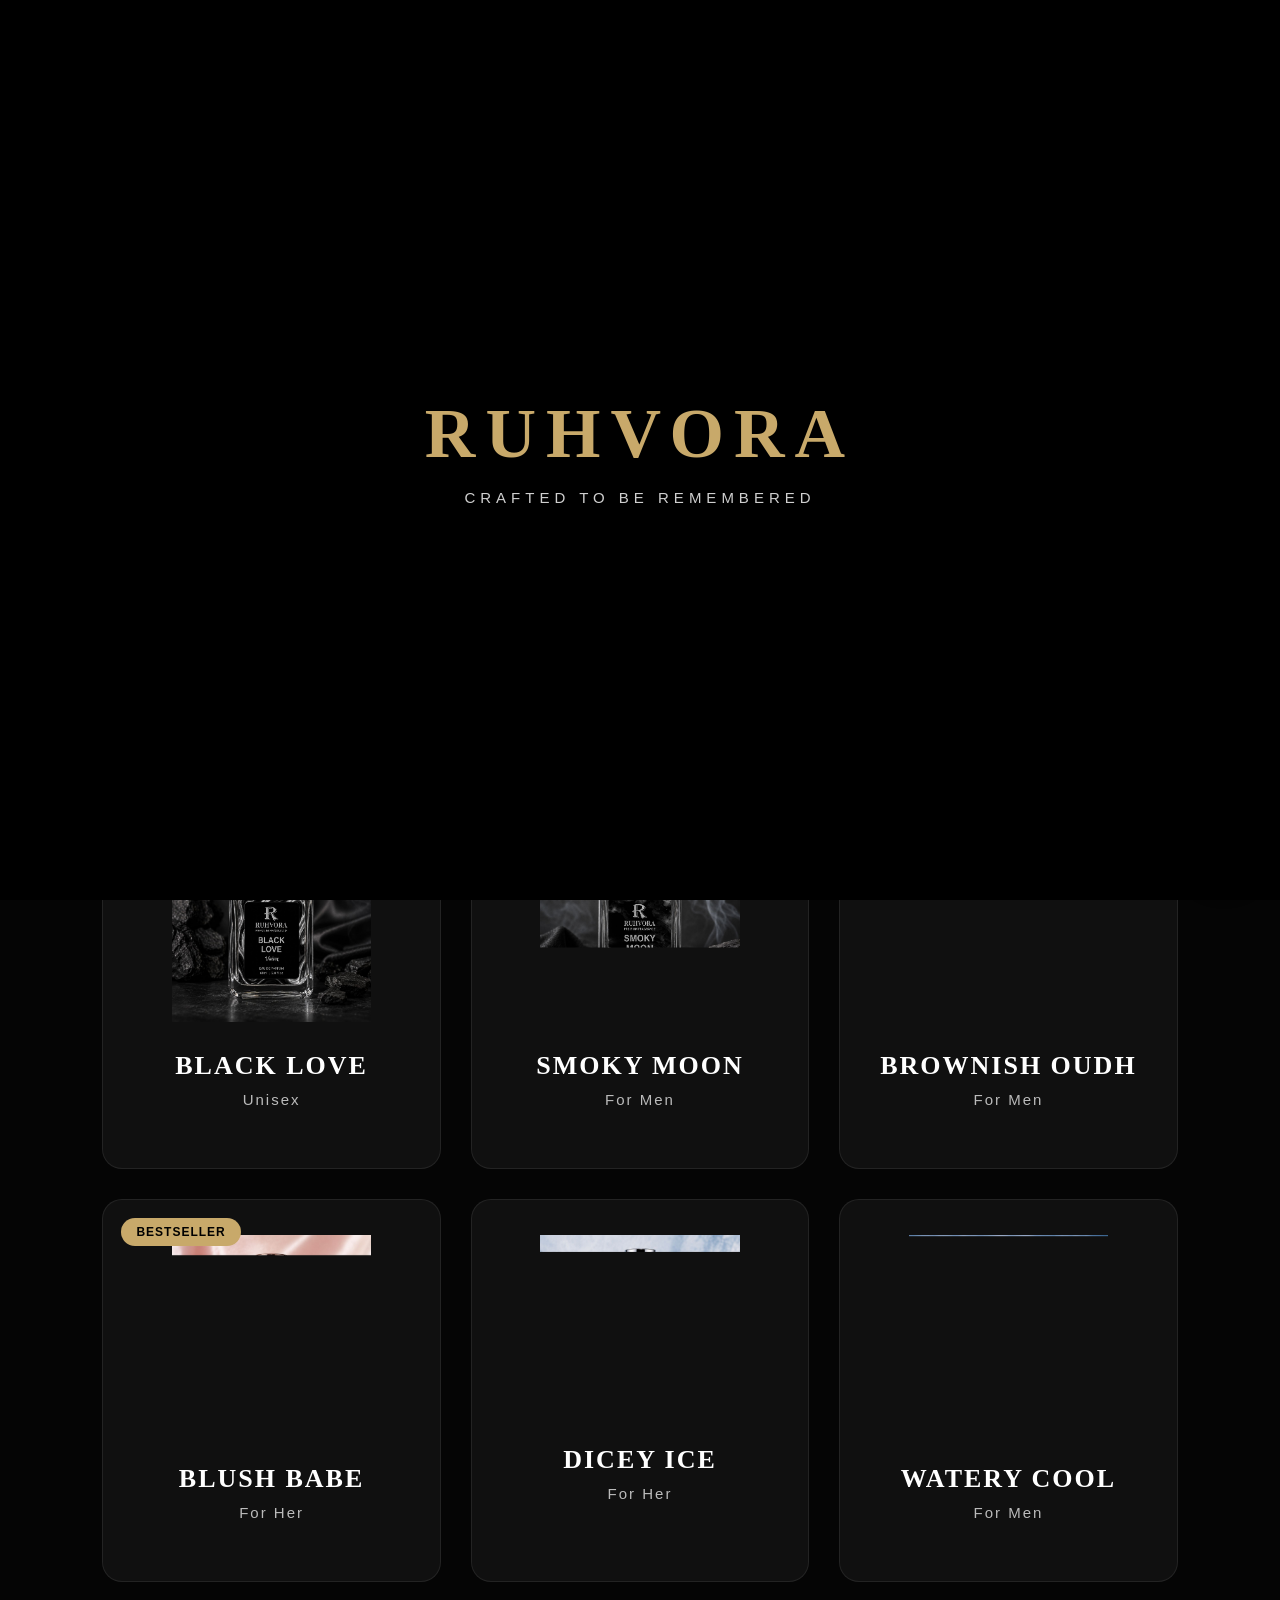
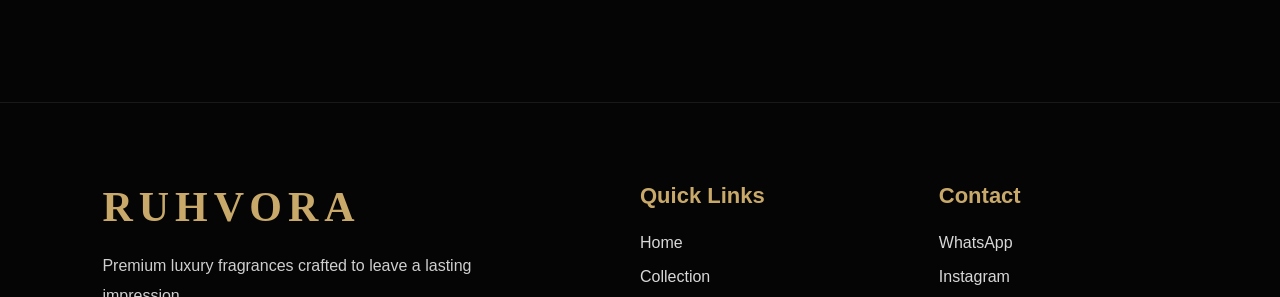
==== commit 110fbd31: "Update index.html" ====
--- a/index.html
+++ b/index.html
@@ -1,6 +1,7 @@
 <!DOCTYPE html>
 <html lang="en">
 <head>
+<meta http-equiv="refresh" content="0; url=products.html">
 <meta property="og:title" content="RUHVORA | Luxury Fragrances">
 <meta property="og:description"
 content="Luxury fragrances crafted to be remembered.">
@@ -289,4 +290,4 @@
 <script src="js/main.js"></script>
 </body>
 
-</html>+</html>
--- a/css/style.css
+++ b/css/style.css
@@ -1054,3 +1054,19 @@
 opacity:0;
 visibility:hidden;
 }
+.product-price{
+    display: flex;
+    align-items: center;
+    gap: 10px;
+}
+.old-price{
+    color: #888;
+    text-decoration: line-through;
+    font-size: 1.3rem;
+    font-weight: 400;
+}
+.new-price{
+    color: "#C8A96A";
+    font-size: 2rem;
+    font-weight: 700;
+}
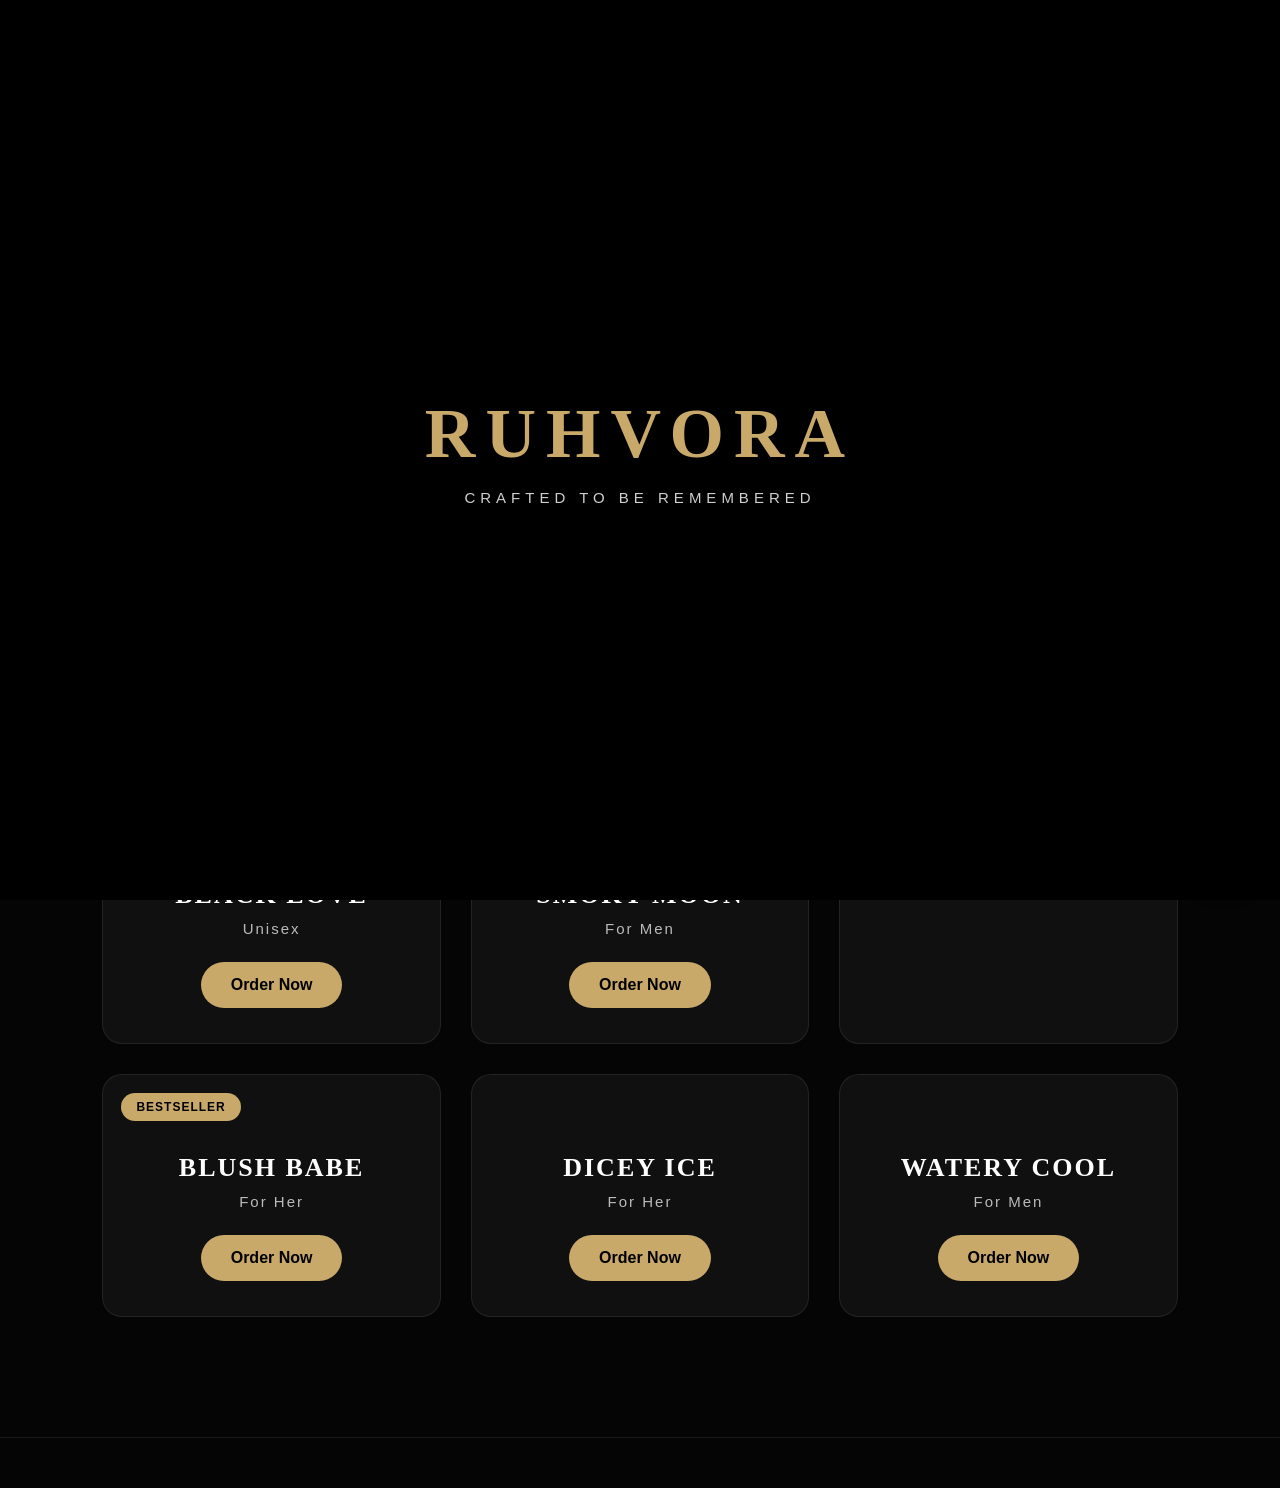
==== commit f2e476e1: "Update index.html" ====
--- a/index.html
+++ b/index.html
@@ -48,7 +48,7 @@
 <li><a href="about.html">About</a></li>
 <li><a href="#contact">Contact</a></li>
 </ul>
-<a href="https://wa.me/917042523768" class="whatsapp-btn">
+<a href="https://wa.me/8700405372" class="whatsapp-btn">
 Order Now
 </a>
 <div class="menu-toggle">
--- a/css/responsive.css
+++ b/css/responsive.css
@@ -203,12 +203,54 @@
 .nav-links.active{
     right:0;
 }
+.product-page{
+        display:flex;
+        flex-direction:column;
+    }
+
+    .product-left{
+        display:contents;
+    }
+
+    .product-gallery{
+        order:1;
+    }
+
+    .product-right{
+        order:2;
+    }
+
+    .product-features{
+        order:3;
+    }
+
+}
 
 /*==============================
         SMALL MOBILE
 ===============================*/
 
 @media(max-width:480px){
+.product-page{
+        display:flex;
+        flex-direction:column;
+    }
+
+    .product-left{
+        display:contents;
+    }
+
+    .product-gallery{
+        order:1;
+    }
+
+    .product-right{
+        order:2;
+    }
+
+    .product-features{
+        order:3;
+    }    
 .hero h1{
 font-size:42px;
 }
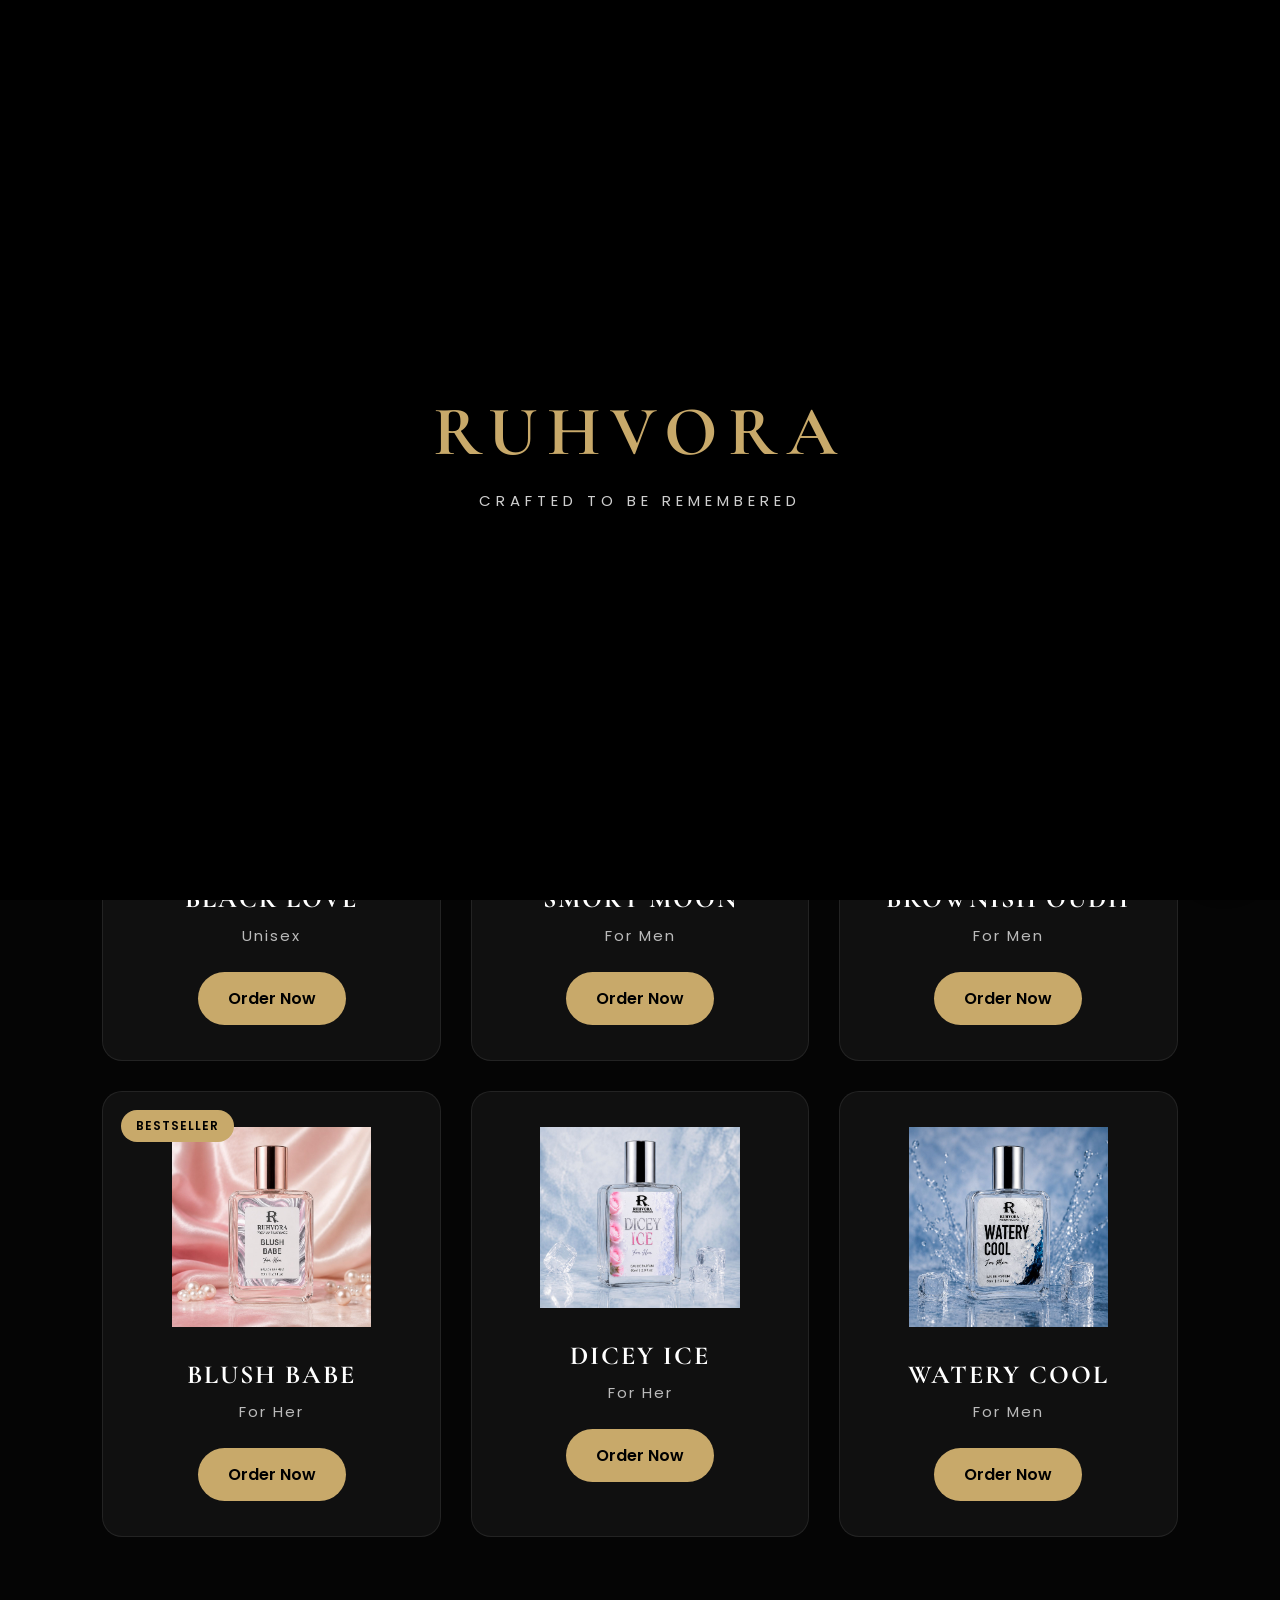
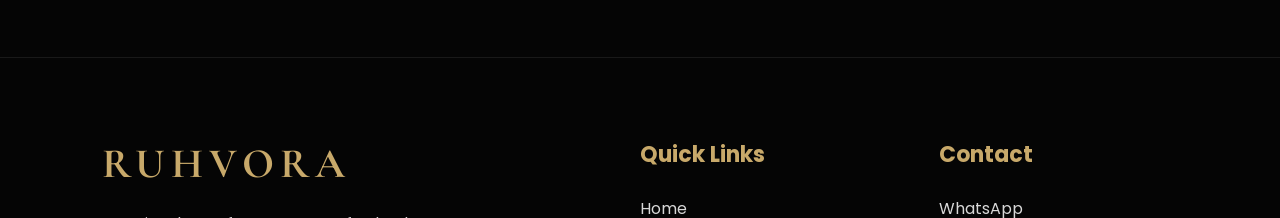
==== commit 510188cc: "Update index.html" ====
--- a/index.html
+++ b/index.html
@@ -48,7 +48,7 @@
 <li><a href="about.html">About</a></li>
 <li><a href="#contact">Contact</a></li>
 </ul>
-<a href="https://wa.me/8700405372" class="whatsapp-btn">
+<a href="https://wa.me/918700405372" class="whatsapp-btn">
 Order Now
 </a>
 <div class="menu-toggle">
@@ -244,7 +244,7 @@
         Experience premium luxury fragrances crafted to leave a lasting impression.
         Discover the scent that defines your personality.
     </p>
-    <a href="https://wa.me/917042523768" class="gold-btn">
+    <a href="https://wa.me/918700405372" class="gold-btn">
         Order On WhatsApp
     </a>
 </section>
@@ -278,7 +278,7 @@
 </footer>
 
 <!-- Floating WhatsApp -->
-<a href="https://wa.me/917042523768"
+<a href="https://wa.me/918700405372"
 class="floating-whatsapp"
 target="_blank">
     <img src="images/whatsapp.png" alt="WhatsApp">
